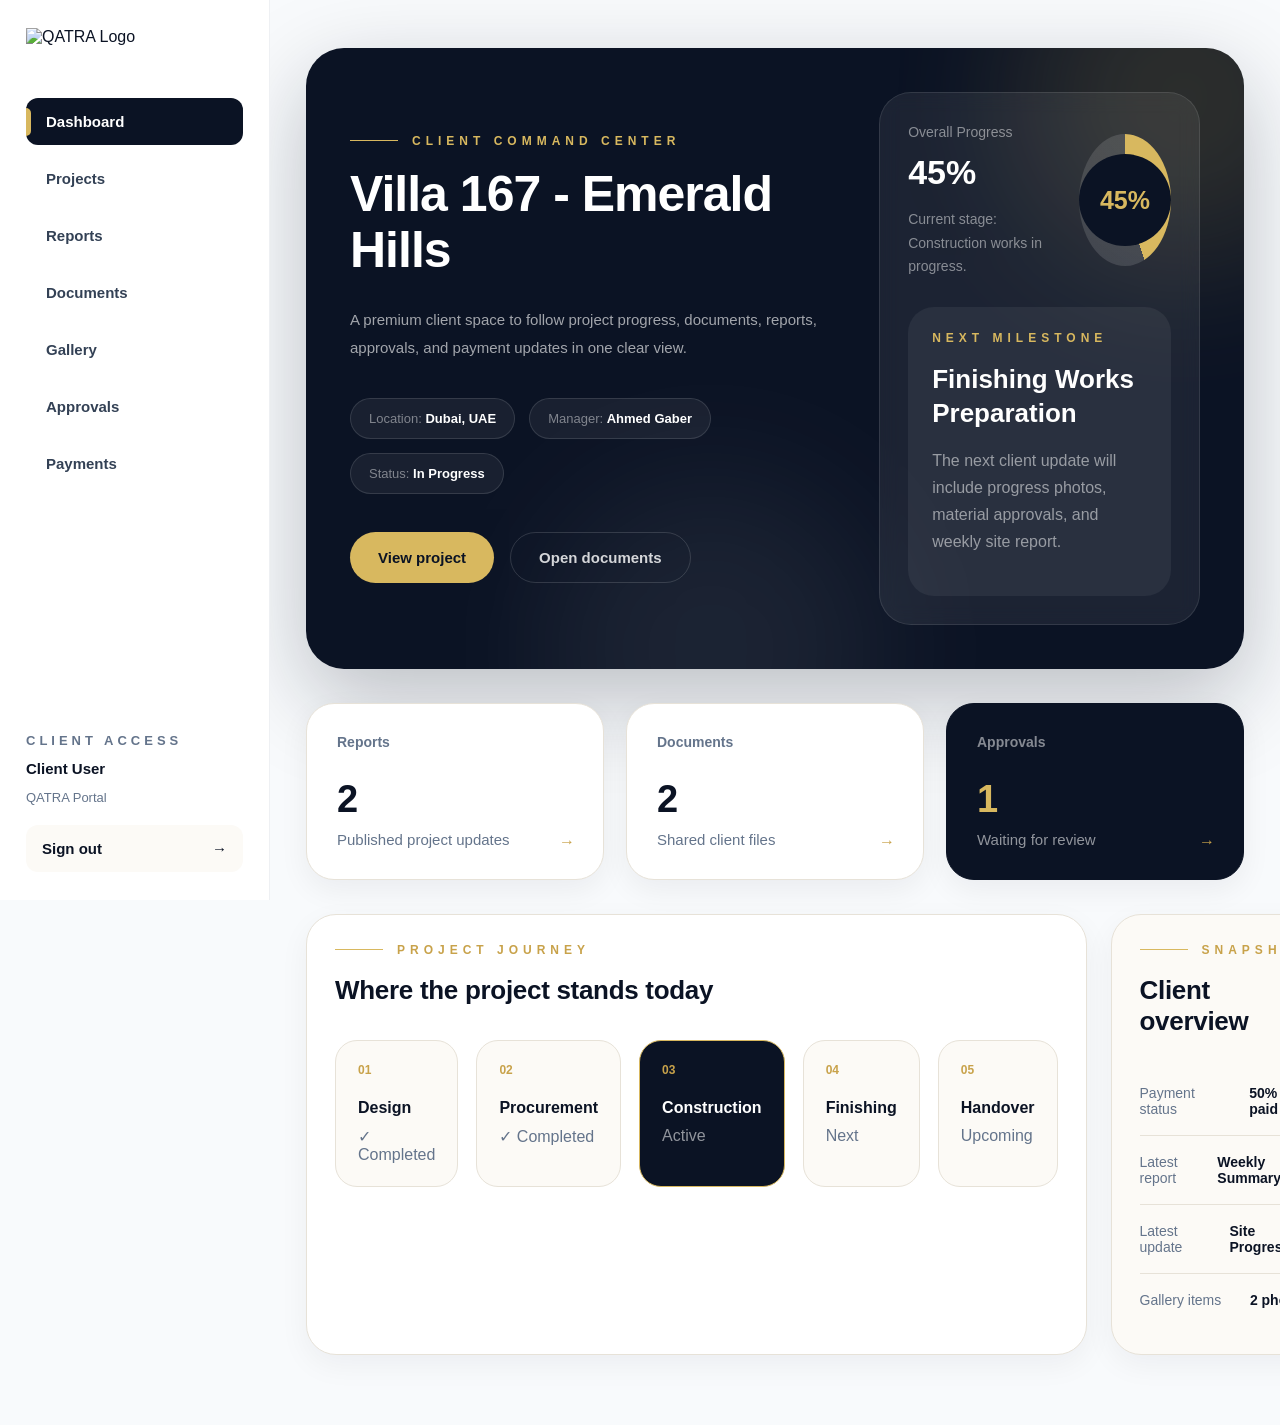
==== index.html @ c667c261 "Add files via upload" ====
<!DOCTYPE html>
<html lang="en">
<head>
  <meta charset="UTF-8" />
  <meta name="viewport" content="width=device-width, initial-scale=1.0" />
  <title>QATRA Client Portal - Dashboard</title>
  <link rel="stylesheet" href="styles.css" />
</head>

<body>
  <aside class="sidebar">
    <div class="logo-box">
      <img src="images/qatra-logo.png" alt="QATRA Logo" />
    </div>

    <nav class="nav-menu">
      <a href="index.html" class="nav-link active">Dashboard</a>
      <a href="projects.html" class="nav-link">Projects</a>
      <a href="reports.html" class="nav-link">Reports</a>
      <a href="documents.html" class="nav-link">Documents</a>
      <a href="gallery.html" class="nav-link">Gallery</a>
      <a href="approvals.html" class="nav-link">Approvals</a>
      <a href="payments.html" class="nav-link">Payments</a>
    </nav>

    <div class="sidebar-bottom">
      <p class="small-label">Client Access</p>
      <h4>Client User</h4>
      <p>QATRA Portal</p>

      <button class="sign-out-btn">
        <span>Sign out</span>
        <span>→</span>
      </button>
    </div>
  </aside>

  <main class="main-content">
    <section class="hero">
      <div class="hero-glow hero-glow-one"></div>
      <div class="hero-glow hero-glow-two"></div>

      <div class="hero-grid">
        <div>
          <div class="section-kicker light">
            <span></span>
            <p>Client Command Center</p>
          </div>

          <h1>Villa 167 - Emerald Hills</h1>

          <p class="hero-text">
            A premium client space to follow project progress, documents,
            reports, approvals, and payment updates in one clear view.
          </p>

          <div class="pill-row">
            <div class="info-pill">
              <span>Location:</span>
              <strong>Dubai, UAE</strong>
            </div>

            <div class="info-pill">
              <span>Manager:</span>
              <strong>Ahmed Gaber</strong>
            </div>

            <div class="info-pill">
              <span>Status:</span>
              <strong>In Progress</strong>
            </div>
          </div>

          <div class="hero-actions">
            <a href="projects.html" class="btn-primary">View project</a>
            <a href="documents.html" class="btn-secondary">Open documents</a>
          </div>
        </div>

        <div class="progress-panel">
          <div class="progress-top">
            <div>
              <p class="muted">Overall Progress</p>
              <h2>45%</h2>
              <p class="muted">Current stage: Construction works in progress.</p>
            </div>

            <div class="circle-progress" style="--progress: 45">
              <div>
                <strong>45%</strong>
              </div>
            </div>
          </div>

          <div class="milestone-card">
            <p class="gold-label">Next Milestone</p>
            <h3>Finishing Works Preparation</h3>
            <p>
              The next client update will include progress photos, material
              approvals, and weekly site report.
            </p>
          </div>
        </div>
      </div>
    </section>

    <section class="summary-grid">
      <a href="reports.html" class="summary-card">
        <p>Reports</p>
        <h2>2</h2>
        <span>Published project updates</span>
        <b>→</b>
      </a>

      <a href="documents.html" class="summary-card">
        <p>Documents</p>
        <h2>2</h2>
        <span>Shared client files</span>
        <b>→</b>
      </a>

      <a href="approvals.html" class="summary-card dark">
        <p>Approvals</p>
        <h2>1</h2>
        <span>Waiting for review</span>
        <b>→</b>
      </a>
    </section>

    <section class="content-grid">
      <div class="white-card large-card">
        <div class="section-kicker">
          <span></span>
          <p>Project Journey</p>
        </div>

        <h2 class="section-title">Where the project stands today</h2>

        <div class="journey-grid">
          <div class="journey-step">
            <p>01</p>
            <h4>Design</h4>
            <span>✓ Completed</span>
          </div>

          <div class="journey-step">
            <p>02</p>
            <h4>Procurement</h4>
            <span>✓ Completed</span>
          </div>

          <div class="journey-step active">
            <p>03</p>
            <h4>Construction</h4>
            <span>Active</span>
          </div>

          <div class="journey-step">
            <p>04</p>
            <h4>Finishing</h4>
            <span>Next</span>
          </div>

          <div class="journey-step">
            <p>05</p>
            <h4>Handover</h4>
            <span>Upcoming</span>
          </div>
        </div>
      </div>

      <div class="white-card beige">
        <div class="section-kicker">
          <span></span>
          <p>Snapshot</p>
        </div>

        <h2 class="section-title">Client overview</h2>

        <div class="snapshot-list">
          <div>
            <span>Payment status</span>
            <strong>50% paid</strong>
          </div>

          <div>
            <span>Latest report</span>
            <strong>Weekly Summary</strong>
          </div>

          <div>
            <span>Latest update</span>
            <strong>Site Progress</strong>
          </div>

          <div>
            <span>Gallery items</span>
            <strong>2 photos</strong>
          </div>
        </div>
      </div>
    </section>
  </main>

  <script src="script.js"></script>
</body>
</html>
---- styles.css ----
:root {
  --navy: #0b1324;
  --gold: #d8b85f;
  --gold-dark: #c8a24a;
  --cream: #f7f4ee;
  --soft: #fcfaf6;
  --border: #e7e2d8;
  --text: #0b1324;
  --muted: #64748b;
  --white: #ffffff;
}

* {
  box-sizing: border-box;
}

body {
  margin: 0;
  background: #f8fafc;
  color: var(--text);
  font-family: Arial, Helvetica, sans-serif;
}

a {
  text-decoration: none;
  color: inherit;
}

.sidebar {
  position: fixed;
  left: 0;
  top: 0;
  width: 270px;
  height: 100vh;
  background: var(--white);
  border-right: 1px solid #eef0f3;
  padding: 28px 26px;
  display: flex;
  flex-direction: column;
  z-index: 10;
}

.logo-box img {
  width: 215px;
  height: auto;
  display: block;
}

.nav-menu {
  margin-top: 52px;
  display: flex;
  flex-direction: column;
  gap: 10px;
}

.nav-link {
  position: relative;
  padding: 15px 20px;
  border-radius: 12px;
  font-size: 15px;
  font-weight: 700;
  color: #334155;
  transition: 0.25s ease;
}

.nav-link:hover {
  background: var(--cream);
  color: var(--navy);
}

.nav-link.active {
  background: var(--navy);
  color: var(--white);
}

.nav-link.active::before {
  content: "";
  position: absolute;
  left: 0;
  top: 50%;
  width: 5px;
  height: 28px;
  transform: translateY(-50%);
  border-radius: 0 10px 10px 0;
  background: var(--gold);
}

.sidebar-bottom {
  margin-top: auto;
}

.small-label {
  margin: 0;
  color: var(--gold-dark);
  text-transform: uppercase;
  letter-spacing: 4px;
  font-size: 11px;
  font-weight: 800;
}

.sidebar-bottom h4 {
  margin: 12px 0 4px;
  font-size: 15px;
}

.sidebar-bottom p {
  color: #64748b;
  font-size: 13px;
}

.sign-out-btn {
  margin-top: 20px;
  width: 100%;
  border: 0;
  border-radius: 12px;
  padding: 15px 16px;
  background: var(--soft);
  color: var(--navy);
  font-size: 15px;
  font-weight: 800;
  display: flex;
  justify-content: space-between;
  cursor: pointer;
}

.main-content {
  margin-left: 270px;
  padding: 48px 36px 70px;
}

.hero {
  position: relative;
  overflow: hidden;
  border-radius: 38px;
  background: var(--navy);
  color: white;
  padding: 44px;
  box-shadow: 0 30px 90px rgba(11, 19, 36, 0.26);
}

.hero-glow {
  position: absolute;
  border-radius: 999px;
  filter: blur(70px);
  opacity: 0.7;
}

.hero-glow-one {
  right: -110px;
  top: -120px;
  width: 340px;
  height: 340px;
  background: rgba(216, 184, 95, 0.23);
}

.hero-glow-two {
  left: 25%;
  bottom: -150px;
  width: 340px;
  height: 340px;
  background: rgba(255, 255, 255, 0.1);
}

.hero-grid {
  position: relative;
  z-index: 1;
  display: grid;
  grid-template-columns: 1.2fr 0.8fr;
  gap: 48px;
  align-items: center;
}

.section-kicker {
  display: flex;
  align-items: center;
  gap: 14px;
  margin-bottom: 18px;
}

.section-kicker span {
  display: block;
  width: 48px;
  height: 1px;
  background: var(--gold);
}

.section-kicker p {
  margin: 0;
  color: var(--gold-dark);
  font-size: 12px;
  font-weight: 800;
  letter-spacing: 5px;
  text-transform: uppercase;
}

.section-kicker.light p {
  color: var(--gold);
}

.hero h1 {
  margin: 0;
  max-width: 760px;
  font-size: 50px;
  line-height: 1.12;
  letter-spacing: -1px;
}

.hero-text {
  margin-top: 28px;
  max-width: 700px;
  color: rgba(255, 255, 255, 0.62);
  font-size: 15px;
  line-height: 1.9;
}

.pill-row {
  margin-top: 35px;
  display: flex;
  flex-wrap: wrap;
  gap: 14px;
}

.info-pill {
  border: 1px solid rgba(255, 255, 255, 0.12);
  background: rgba(255, 255, 255, 0.06);
  border-radius: 999px;
  padding: 12px 18px;
  font-size: 13px;
}

.info-pill span {
  color: rgba(255, 255, 255, 0.45);
}

.info-pill strong {
  color: white;
}

.hero-actions {
  margin-top: 38px;
  display: flex;
  gap: 16px;
}

.btn-primary,
.btn-secondary {
  border-radius: 999px;
  padding: 16px 28px;
  font-size: 15px;
  font-weight: 800;
  display: inline-flex;
  align-items: center;
  justify-content: center;
}

.btn-primary {
  background: var(--gold);
  color: var(--navy);
}

.btn-secondary {
  border: 1px solid rgba(255, 255, 255, 0.14);
  color: rgba(255, 255, 255, 0.82);
}

.progress-panel {
  border: 1px solid rgba(255, 255, 255, 0.1);
  background: rgba(255, 255, 255, 0.07);
  border-radius: 32px;
  padding: 28px;
  backdrop-filter: blur(10px);
}

.progress-top {
  display: flex;
  justify-content: space-between;
  gap: 24px;
  align-items: center;
}

.muted {
  margin: 0;
  color: rgba(255, 255, 255, 0.48);
  font-size: 14px;
  line-height: 1.7;
}

.progress-panel h2 {
  margin: 8px 0 16px;
  font-size: 34px;
}

.circle-progress {
  --value: calc(var(--progress) * 3.6deg);
  width: 132px;
  height: 132px;
  border-radius: 50%;
  display: grid;
  place-items: center;
  background: conic-gradient(var(--gold) var(--value), rgba(255, 255, 255, 0.13) 0deg);
}

.circle-progress div {
  width: 92px;
  height: 92px;
  border-radius: 50%;
  background: var(--navy);
  display: grid;
  place-items: center;
}

.circle-progress strong {
  color: var(--gold);
  font-size: 25px;
}

.milestone-card {
  margin-top: 28px;
  border-radius: 26px;
  background: rgba(255, 255, 255, 0.06);
  padding: 24px;
}

.gold-label {
  margin: 0;
  color: var(--gold);
  font-size: 12px;
  letter-spacing: 5px;
  font-weight: 800;
  text-transform: uppercase;
}

.milestone-card h3 {
  margin: 16px 0 10px;
  font-size: 22px;
}

.milestone-card p:last-child {
  color: rgba(255, 255, 255, 0.52);
  line-height: 1.7;
}

.summary-grid {
  margin-top: 34px;
  display: grid;
  grid-template-columns: repeat(3, 1fr);
  gap: 22px;
}

.summary-card {
  position: relative;
  border: 1px solid var(--border);
  background: var(--white);
  border-radius: 28px;
  padding: 30px;
  box-shadow: 0 10px 30px rgba(15, 23, 42, 0.06);
  min-height: 160px;
  transition: 0.25s ease;
}

.summary-card:hover {
  transform: translateY(-5px);
  border-color: rgba(216, 184, 95, 0.75);
}

.summary-card.dark {
  background: var(--navy);
  color: white;
  border-color: var(--navy);
}

.summary-card p {
  margin: 0;
  color: #64748b;
  font-size: 14px;
  font-weight: 700;
}

.summary-card.dark p {
  color: rgba(255, 255, 255, 0.5);
}

.summary-card h2 {
  margin: 28px 0 10px;
  font-size: 38px;
}

.summary-card.dark h2 {
  color: var(--gold);
}

.summary-card span {
  color: #64748b;
  font-size: 15px;
}

.summary-card.dark span {
  color: rgba(255, 255, 255, 0.55);
}

.summary-card b {
  position: absolute;
  right: 28px;
  bottom: 28px;
  color: var(--gold-dark);
}

.content-grid {
  margin-top: 34px;
  display: grid;
  grid-template-columns: 1.3fr 0.7fr;
  gap: 24px;
}

.white-card {
  background: white;
  border: 1px solid var(--border);
  border-radius: 30px;
  padding: 28px;
  box-shadow: 0 10px 30px rgba(15, 23, 42, 0.05);
}

.beige {
  background: var(--soft);
}

.section-title {
  margin: 0;
  font-size: 26px;
  letter-spacing: -0.3px;
}

.journey-grid {
  margin-top: 34px;
  display: grid;
  grid-template-columns: repeat(5, 1fr);
  gap: 18px;
}

.journey-step {
  border: 1px solid var(--border);
  background: var(--soft);
  border-radius: 22px;
  padding: 22px;
}

.journey-step.active {
  background: var(--navy);
  border-color: var(--gold);
  color: white;
}

.journey-step p {
  margin: 0;
  color: var(--gold-dark);
  font-size: 12px;
  font-weight: 800;
}

.journey-step h4 {
  margin: 22px 0 10px;
  font-size: 16px;
}

.journey-step span {
  color: #64748b;
}

.journey-step.active span {
  color: rgba(255, 255, 255, 0.55);
}

.snapshot-list {
  margin-top: 30px;
}

.snapshot-list div {
  display: flex;
  justify-content: space-between;
  gap: 16px;
  padding: 18px 0;
  border-bottom: 1px solid var(--border);
}

.snapshot-list div:last-child {
  border-bottom: 0;
}

.snapshot-list span {
  color: #64748b;
  font-size: 14px;
}

.snapshot-list strong {
  color: var(--navy);
  font-size: 14px;
}

@media (max-width: 1200px) {
  .hero-grid,
  .content-grid {
    grid-template-columns: 1fr;
  }

  .journey-grid {
    grid-template-columns: repeat(2, 1fr);
  }

  .summary-grid {
    grid-template-columns: 1fr;
  }
}

@media (max-width: 800px) {
  .sidebar {
    position: static;
    width: 100%;
    height: auto;
  }

  .main-content {
    margin-left: 0;
    padding: 24px;
  }

  .hero {
    padding: 28px;
  }

  .hero h1 {
    font-size: 34px;
  }

  .progress-top {
    flex-direction: column;
    align-items: flex-start;
  }

  .journey-grid {
    grid-template-columns: 1fr;
  }
}
.compact-hero {
  padding: 42px;
}

.panel-text {
  color: rgba(255, 255, 255, 0.58);
  line-height: 1.8;
  font-size: 15px;
}

.progress-panel h3 {
  margin: 18px 0 12px;
  font-size: 26px;
  line-height: 1.3;
}

.page-toolbar {
  margin-top: 34px;
  display: flex;
  justify-content: space-between;
  gap: 24px;
  align-items: center;
  background: white;
  border: 1px solid var(--border);
  border-radius: 28px;
  padding: 26px 28px;
  box-shadow: 0 10px 30px rgba(15, 23, 42, 0.05);
}

.page-toolbar h2 {
  margin: 0;
  font-size: 28px;
}

.page-toolbar p {
  margin: 8px 0 0;
  color: var(--muted);
  font-size: 14px;
}

.toolbar-actions {
  display: flex;
  gap: 12px;
}

.toolbar-actions input,
.toolbar-actions select {
  height: 48px;
  border: 1px solid var(--border);
  border-radius: 999px;
  padding: 0 18px;
  background: var(--soft);
  color: var(--navy);
  font-weight: 700;
  outline: none;
}

.toolbar-actions input {
  min-width: 240px;
}

.projects-grid {
  margin-top: 26px;
  display: grid;
  grid-template-columns: repeat(2, 1fr);
  gap: 24px;
}

.project-card {
  overflow: hidden;
  border-radius: 32px;
  background: white;
  border: 1px solid var(--border);
  box-shadow: 0 15px 40px rgba(15, 23, 42, 0.07);
  transition: 0.25s ease;
}

.project-card:hover {
  transform: translateY(-6px);
  border-color: rgba(216, 184, 95, 0.75);
}

.project-card-top {
  background: var(--navy);
  color: white;
  padding: 30px;
  display: flex;
  justify-content: space-between;
  gap: 24px;
  align-items: flex-start;
}

.project-card-top h3 {
  margin: 14px 0 10px;
  font-size: 25px;
  line-height: 1.3;
}

.project-card-top span {
  color: rgba(255, 255, 255, 0.55);
  font-size: 14px;
}

.mini-progress {
  --value: calc(var(--progress) * 3.6deg);
  width: 92px;
  height: 92px;
  border-radius: 50%;
  flex: 0 0 auto;
  display: grid;
  place-items: center;
  background: conic-gradient(var(--gold) var(--value), rgba(255, 255, 255, 0.13) 0deg);
}

.mini-progress strong {
  width: 66px;
  height: 66px;
  border-radius: 50%;
  background: var(--navy);
  display: grid;
  place-items: center;
  color: var(--gold);
  font-size: 18px;
}

.project-card-body {
  padding: 28px;
}

.project-info-grid {
  display: grid;
  grid-template-columns: repeat(2, 1fr);
  gap: 22px;
}

.project-info-grid div {
  border-bottom: 1px solid var(--border);
  padding-bottom: 16px;
}

.project-info-grid span {
  display: block;
  color: var(--muted);
  font-size: 13px;
  margin-bottom: 7px;
}

.project-info-grid strong {
  font-size: 14px;
  color: var(--navy);
}

.progress-line {
  margin-top: 28px;
  height: 10px;
  border-radius: 999px;
  overflow: hidden;
  background: var(--cream);
}

.progress-line div {
  height: 100%;
  border-radius: 999px;
  background: linear-gradient(90deg, var(--gold), var(--gold-dark));
}

.project-link {
  margin-top: 26px;
  height: 54px;
  border-radius: 999px;
  background: var(--soft);
  color: var(--navy);
  font-weight: 800;
  display: flex;
  justify-content: space-between;
  align-items: center;
  padding: 0 22px;
  transition: 0.25s ease;
}

.project-link:hover {
  background: var(--navy);
  color: white;
}

.project-link span {
  color: var(--gold-dark);
}

@media (max-width: 1000px) {
  .page-toolbar {
    flex-direction: column;
    align-items: flex-start;
  }

  .toolbar-actions {
    width: 100%;
    flex-direction: column;
  }

  .toolbar-actions input,
  .toolbar-actions select {
    width: 100%;
  }

  .projects-grid {
    grid-template-columns: 1fr;
  }
}
.back-link {
  display: inline-flex;
  align-items: center;
  margin-bottom: 22px;
  color: var(--navy);
  font-size: 14px;
  font-weight: 800;
}

.detail-stats-grid {
  margin-top: 34px;
  display: grid;
  grid-template-columns: repeat(4, 1fr);
  gap: 18px;
}

.detail-stat-card {
  background: white;
  border: 1px solid var(--border);
  border-radius: 24px;
  padding: 24px;
  box-shadow: 0 10px 30px rgba(15, 23, 42, 0.05);
}

.detail-stat-card.dark {
  background: var(--navy);
  border-color: var(--navy);
  color: white;
}

.detail-stat-card span {
  display: block;
  color: var(--muted);
  font-size: 13px;
  margin-bottom: 12px;
}

.detail-stat-card.dark span {
  color: rgba(255, 255, 255, 0.55);
}

.detail-stat-card strong {
  font-size: 18px;
  color: var(--navy);
}

.detail-stat-card.dark strong {
  color: var(--gold);
}

.quick-access-grid {
  margin-top: 34px;
  display: grid;
  grid-template-columns: repeat(4, 1fr);
  gap: 22px;
}

.quick-access-card {
  min-height: 210px;
  border-radius: 28px;
  background: white;
  border: 1px solid var(--border);
  padding: 28px;
  box-shadow: 0 10px 30px rgba(15, 23, 42, 0.05);
  transition: 0.25s ease;
}

.quick-access-card:hover {
  transform: translateY(-6px);
  border-color: rgba(216, 184, 95, 0.75);
}

.quick-access-card.dark {
  background: var(--navy);
  color: white;
  border-color: var(--navy);
}

.quick-access-card p {
  margin: 0 0 36px;
  color: var(--gold-dark);
  font-size: 12px;
  font-weight: 800;
  letter-spacing: 4px;
  text-transform: uppercase;
}

.quick-access-card h3 {
  margin: 0 0 14px;
  font-size: 22px;
}

.quick-access-card span {
  color: var(--muted);
  line-height: 1.7;
  font-size: 14px;
}

.quick-access-card.dark span {
  color: rgba(255, 255, 255, 0.58);
}

@media (max-width: 1200px) {
  .detail-stats-grid,
  .quick-access-grid {
    grid-template-columns: repeat(2, 1fr);
  }
}

@media (max-width: 700px) {
  .detail-stats-grid,
  .quick-access-grid {
    grid-template-columns: 1fr;
  }
}
.panel-button {
  margin-top: 24px;
  height: 52px;
  border-radius: 999px;
  background: var(--gold);
  color: var(--navy);
  font-weight: 800;
  display: inline-flex;
  align-items: center;
  justify-content: center;
  padding: 0 24px;
}

.reports-grid {
  margin-top: 26px;
  display: grid;
  grid-template-columns: repeat(2, 1fr);
  gap: 24px;
}

.report-card {
  background: white;
  border: 1px solid var(--border);
  border-radius: 30px;
  padding: 30px;
  box-shadow: 0 15px 40px rgba(15, 23, 42, 0.06);
  transition: 0.25s ease;
}

.report-card:hover {
  transform: translateY(-6px);
  border-color: rgba(216, 184, 95, 0.75);
}

.report-card.featured {
  background: var(--navy);
  color: white;
  border-color: var(--navy);
}

.report-card.draft {
  opacity: 0.72;
}

.report-card-top {
  display: flex;
  justify-content: space-between;
  gap: 18px;
  align-items: center;
}

.status-badge {
  border-radius: 999px;
  padding: 9px 14px;
  background: rgba(216, 184, 95, 0.16);
  color: var(--gold-dark);
  font-size: 12px;
  font-weight: 800;
}

.report-card.featured .status-badge {
  background: rgba(216, 184, 95, 0.18);
  color: var(--gold);
}

.muted-badge {
  background: #eef2f7;
  color: #64748b;
}

.report-card h3 {
  margin: 28px 0 14px;
  font-size: 25px;
  line-height: 1.3;
}

.report-card p {
  margin: 0;
  color: var(--muted);
  line-height: 1.8;
  font-size: 15px;
}

.report-card.featured p {
  color: rgba(255, 255, 255, 0.56);
}

.report-meta {
  margin-top: 28px;
  display: grid;
  grid-template-columns: repeat(2, 1fr);
  gap: 20px;
}

.report-meta div {
  border-top: 1px solid var(--border);
  padding-top: 18px;
}

.report-card.featured .report-meta div {
  border-top-color: rgba(255, 255, 255, 0.12);
}

.report-meta span {
  display: block;
  color: var(--muted);
  font-size: 13px;
  margin-bottom: 8px;
}

.report-card.featured .report-meta span {
  color: rgba(255, 255, 255, 0.42);
}

.report-meta strong {
  color: var(--navy);
  font-size: 14px;
}

.report-card.featured .report-meta strong {
  color: white;
}

.report-link {
  margin-top: 26px;
  height: 54px;
  border-radius: 999px;
  background: var(--soft);
  color: var(--navy);
  font-weight: 800;
  display: flex;
  justify-content: space-between;
  align-items: center;
  padding: 0 22px;
  transition: 0.25s ease;
}

.report-card.featured .report-link {
  background: rgba(255, 255, 255, 0.08);
  color: white;
}

.report-link:hover {
  background: var(--gold);
  color: var(--navy);
}

.report-link.disabled {
  cursor: not-allowed;
  color: #94a3b8;
}

@media (max-width: 1000px) {
  .reports-grid {
    grid-template-columns: 1fr;
  }

  .report-meta {
    grid-template-columns: 1fr;
  }
}
.documents-grid {
  margin-top: 26px;
  display: grid;
  grid-template-columns: repeat(2, 1fr);
  gap: 24px;
}

.document-card {
  position: relative;
  overflow: hidden;
  background: white;
  border: 1px solid var(--border);
  border-radius: 30px;
  padding: 30px;
  display: grid;
  grid-template-columns: 82px 1fr;
  gap: 24px;
  box-shadow: 0 15px 40px rgba(15, 23, 42, 0.06);
  transition: 0.25s ease;
}

.document-card:hover {
  transform: translateY(-6px);
  border-color: rgba(216, 184, 95, 0.75);
}

.featured-document {
  background: var(--navy);
  color: white;
  border-color: var(--navy);
}

.document-icon {
  width: 82px;
  height: 82px;
  border-radius: 24px;
  background: var(--soft);
  color: var(--gold-dark);
  display: grid;
  place-items: center;
  font-size: 16px;
  font-weight: 900;
  letter-spacing: 1px;
}

.featured-document .document-icon {
  background: rgba(255, 255, 255, 0.08);
  color: var(--gold);
}

.document-top {
  display: flex;
  justify-content: space-between;
  gap: 18px;
  align-items: center;
}

.document-content h3 {
  margin: 26px 0 14px;
  font-size: 24px;
  line-height: 1.3;
}

.document-content p {
  margin: 0;
  color: var(--muted);
  line-height: 1.8;
  font-size: 15px;
}

.featured-document .document-content p {
  color: rgba(255, 255, 255, 0.56);
}

.document-meta {
  margin-top: 26px;
  display: grid;
  grid-template-columns: repeat(2, 1fr);
  gap: 20px;
}

.document-meta div {
  border-top: 1px solid var(--border);
  padding-top: 16px;
}

.featured-document .document-meta div {
  border-top-color: rgba(255, 255, 255, 0.12);
}

.document-meta span {
  display: block;
  color: var(--muted);
  font-size: 13px;
  margin-bottom: 8px;
}

.featured-document .document-meta span {
  color: rgba(255, 255, 255, 0.42);
}

.document-meta strong {
  color: var(--navy);
  font-size: 14px;
}

.featured-document .document-meta strong {
  color: white;
}

.document-link {
  margin-top: 26px;
  height: 54px;
  border-radius: 999px;
  background: var(--soft);
  color: var(--navy);
  font-weight: 800;
  display: flex;
  justify-content: space-between;
  align-items: center;
  padding: 0 22px;
  transition: 0.25s ease;
}

.featured-document .document-link {
  background: rgba(255, 255, 255, 0.08);
  color: white;
}

.document-link:hover {
  background: var(--gold);
  color: var(--navy);
}

@media (max-width: 1100px) {
  .documents-grid {
    grid-template-columns: 1fr;
  }
}

@media (max-width: 700px) {
  .document-card {
    grid-template-columns: 1fr;
  }

  .document-meta {
    grid-template-columns: 1fr;
  }

  .document-top {
    flex-direction: column;
    align-items: flex-start;
  }
}
.featured-photo-panel {
  border: 1px solid rgba(255, 255, 255, 0.1);
  background: rgba(255, 255, 255, 0.07);
  border-radius: 32px;
  padding: 20px;
  backdrop-filter: blur(10px);
}

.photo-placeholder {
  position: relative;
  overflow: hidden;
  border-radius: 26px;
  background:
    linear-gradient(135deg, rgba(216, 184, 95, 0.28), rgba(11, 19, 36, 0.86)),
    linear-gradient(45deg, #1e293b, #0b1324);
  display: flex;
  align-items: flex-end;
  padding: 22px;
  min-height: 240px;
}

.photo-placeholder::before {
  content: "";
  position: absolute;
  inset: 18px;
  border: 1px solid rgba(255, 255, 255, 0.16);
  border-radius: 22px;
}

.photo-placeholder::after {
  content: "";
  position: absolute;
  right: -80px;
  top: -80px;
  width: 190px;
  height: 190px;
  border-radius: 999px;
  background: rgba(216, 184, 95, 0.28);
  filter: blur(35px);
}

.photo-placeholder span {
  position: relative;
  z-index: 1;
  color: white;
  font-size: 18px;
  font-weight: 900;
}

.large-photo {
  min-height: 300px;
}

.featured-photo-info {
  padding: 22px 8px 8px;
}

.featured-photo-info h3 {
  margin: 14px 0 10px;
  color: white;
  font-size: 24px;
}

.featured-photo-info p:last-child {
  margin: 0;
  color: rgba(255, 255, 255, 0.55);
  line-height: 1.7;
}

.gallery-grid {
  margin-top: 26px;
  display: grid;
  grid-template-columns: repeat(2, 1fr);
  gap: 24px;
}

.gallery-card {
  overflow: hidden;
  background: white;
  border: 1px solid var(--border);
  border-radius: 30px;
  box-shadow: 0 15px 40px rgba(15, 23, 42, 0.06);
  transition: 0.25s ease;
}

.gallery-card:hover {
  transform: translateY(-6px);
  border-color: rgba(216, 184, 95, 0.75);
}

.featured-gallery-card {
  background: var(--navy);
  color: white;
  border-color: var(--navy);
}

.gallery-photo {
  border-radius: 0;
  min-height: 280px;
}

.gallery-card-content {
  padding: 28px;
}

.gallery-top {
  display: flex;
  justify-content: space-between;
  gap: 18px;
  align-items: center;
}

.gallery-card h3 {
  margin: 26px 0 14px;
  font-size: 24px;
  line-height: 1.3;
}

.gallery-card-content p {
  margin: 0;
  color: var(--muted);
  line-height: 1.8;
  font-size: 15px;
}

.featured-gallery-card .gallery-card-content p {
  color: rgba(255, 255, 255, 0.56);
}

.gallery-meta {
  margin-top: 26px;
  display: grid;
  grid-template-columns: repeat(2, 1fr);
  gap: 20px;
}

.gallery-meta div {
  border-top: 1px solid var(--border);
  padding-top: 16px;
}

.featured-gallery-card .gallery-meta div {
  border-top-color: rgba(255, 255, 255, 0.12);
}

.gallery-meta span {
  display: block;
  color: var(--muted);
  font-size: 13px;
  margin-bottom: 8px;
}

.featured-gallery-card .gallery-meta span {
  color: rgba(255, 255, 255, 0.42);
}

.gallery-meta strong {
  color: var(--navy);
  font-size: 14px;
}

.featured-gallery-card .gallery-meta strong {
  color: white;
}

@media (max-width: 1000px) {
  .gallery-grid {
    grid-template-columns: 1fr;
  }

  .gallery-meta {
    grid-template-columns: 1fr;
  }
}

@media (max-width: 700px) {
  .gallery-top {
    flex-direction: column;
    align-items: flex-start;
  }
}
.approvals-grid {
  margin-top: 26px;
  display: grid;
  grid-template-columns: repeat(2, 1fr);
  gap: 24px;
}

.approval-card {
  background: white;
  border: 1px solid var(--border);
  border-radius: 30px;
  padding: 30px;
  box-shadow: 0 15px 40px rgba(15, 23, 42, 0.06);
  transition: 0.25s ease;
}

.approval-card:hover {
  transform: translateY(-6px);
  border-color: rgba(216, 184, 95, 0.75);
}

.featured-approval {
  background: var(--navy);
  color: white;
  border-color: var(--navy);
}

.approval-card-top {
  display: flex;
  justify-content: space-between;
  gap: 22px;
  align-items: flex-start;
}

.approval-card h3 {
  margin: 18px 0 0;
  font-size: 25px;
  line-height: 1.3;
}

.approval-status {
  flex: 0 0 auto;
  border-radius: 999px;
  padding: 10px 15px;
  font-size: 12px;
  font-weight: 900;
}

.approval-status.pending {
  background: rgba(216, 184, 95, 0.18);
  color: var(--gold-dark);
}

.featured-approval .approval-status.pending {
  color: var(--gold);
}

.approval-status.approved {
  background: #ecfdf5;
  color: #047857;
}

.approval-description {
  margin: 26px 0 0;
  color: var(--muted);
  line-height: 1.8;
  font-size: 15px;
}

.featured-approval .approval-description {
  color: rgba(255, 255, 255, 0.56);
}

.approval-info-grid {
  margin-top: 28px;
  display: grid;
  grid-template-columns: repeat(2, 1fr);
  gap: 20px;
}

.approval-info-grid div {
  border-top: 1px solid var(--border);
  padding-top: 16px;
}

.featured-approval .approval-info-grid div {
  border-top-color: rgba(255, 255, 255, 0.12);
}

.approval-info-grid span {
  display: block;
  color: var(--muted);
  font-size: 13px;
  margin-bottom: 8px;
}

.featured-approval .approval-info-grid span {
  color: rgba(255, 255, 255, 0.42);
}

.approval-info-grid strong {
  color: var(--navy);
  font-size: 14px;
}

.featured-approval .approval-info-grid strong {
  color: white;
}

.approval-comment-box {
  margin-top: 28px;
}

.approval-comment-box label {
  display: block;
  margin-bottom: 10px;
  color: var(--muted);
  font-size: 13px;
  font-weight: 800;
}

.featured-approval .approval-comment-box label {
  color: rgba(255, 255, 255, 0.55);
}

.approval-comment-box textarea {
  width: 100%;
  min-height: 110px;
  resize: vertical;
  border: 1px solid var(--border);
  border-radius: 22px;
  padding: 16px;
  outline: none;
  background: var(--soft);
  color: var(--navy);
  font-family: Arial, Helvetica, sans-serif;
  font-size: 14px;
}

.featured-approval .approval-comment-box textarea {
  background: rgba(255, 255, 255, 0.07);
  border-color: rgba(255, 255, 255, 0.12);
  color: white;
}

.approval-actions {
  margin-top: 22px;
  display: flex;
  gap: 12px;
}

.approval-action-btn {
  flex: 1;
  height: 52px;
  border: 0;
  border-radius: 999px;
  font-size: 15px;
  font-weight: 900;
  cursor: pointer;
  transition: 0.25s ease;
}

.approve-btn {
  background: var(--gold);
  color: var(--navy);
}

.reject-btn {
  background: var(--soft);
  color: var(--navy);
}

.featured-approval .reject-btn {
  background: rgba(255, 255, 255, 0.08);
  color: white;
}

.approval-action-btn:hover {
  transform: translateY(-2px);
}

.approved-card {
  opacity: 0.92;
}

.approval-history {
  margin-top: 28px;
  border-radius: 22px;
  background: var(--soft);
  padding: 20px;
}

.approval-history span {
  display: block;
  color: var(--muted);
  font-size: 13px;
  margin-bottom: 8px;
}

.approval-history strong {
  font-size: 14px;
  color: var(--navy);
}

@media (max-width: 1000px) {
  .approvals-grid {
    grid-template-columns: 1fr;
  }

  .approval-info-grid {
    grid-template-columns: 1fr;
  }
}

@media (max-width: 700px) {
  .approval-card-top {
    flex-direction: column;
  }

  .approval-actions {
    flex-direction: column;
  }
}
.qatra-login-body {
  margin: 0;
  background: #0b1324;
  font-family: Arial, Helvetica, sans-serif;
}

.qatra-login-page {
  min-height: 100vh;
  display: grid;
  grid-template-columns: 1.15fr 0.85fr;
}

/* LEFT SIDE */
.qatra-login-left {
  position: relative;
  overflow: hidden;
  padding: 54px;
  background:
    radial-gradient(circle at 76% 18%, rgba(216, 184, 95, 0.18), transparent 28%),
    radial-gradient(circle at 22% 88%, rgba(255, 255, 255, 0.08), transparent 34%),
    linear-gradient(135deg, #0b1324 0%, #101a2d 55%, #1b2432 100%);
  color: white;
  display: flex;
  flex-direction: column;
}

.left-border {
  position: absolute;
  inset: 32px;
  border: 1px solid rgba(255, 255, 255, 0.08);
  border-radius: 42px;
  pointer-events: none;
}

/* ORIGINAL LOGO HOLDER */
.qatra-logo-holder {
  position: relative;
  z-index: 4;
  width: 270px;
  padding: 14px 18px;
  border-radius: 24px;
  background: rgba(11, 19, 36, 0.35);
  border: 1px solid rgba(216, 184, 95, 0.22);
  backdrop-filter: blur(12px);
  -webkit-backdrop-filter: blur(12px);
  box-shadow: 0 18px 45px rgba(0, 0, 0, 0.28);
}

.qatra-logo-holder img {
  width: 100%;
  display: block;
  object-fit: contain;
}

/* CODE-DRAWN BUILDING */
.building-art {
  position: absolute;
  right: 40px;
  bottom: 35px;
  width: 620px;
  height: 520px;
  z-index: 1;
  opacity: 0.96;
}

.building {
  position: absolute;
  bottom: 72px;
  border: 1px solid rgba(216, 184, 95, 0.42);
  background:
    linear-gradient(180deg, rgba(255, 255, 255, 0.08), rgba(255, 255, 255, 0.02)),
    rgba(255, 255, 255, 0.03);
  box-shadow:
    inset 0 0 40px rgba(216, 184, 95, 0.05),
    0 30px 70px rgba(0, 0, 0, 0.35);
}

.building-main {
  right: 130px;
  width: 170px;
  height: 340px;
  border-radius: 16px 16px 0 0;
}

.building-side {
  right: 310px;
  width: 135px;
  height: 260px;
  border-radius: 14px 14px 0 0;
}

.building-small {
  right: 40px;
  width: 105px;
  height: 210px;
  border-radius: 12px 12px 0 0;
}

.building span {
  position: absolute;
  width: 28px;
  height: 34px;
  border-radius: 6px;
  background: rgba(255, 255, 255, 0.12);
  border: 1px solid rgba(255, 255, 255, 0.08);
}

.building span:nth-child(1) {
  left: 28px;
  top: 42px;
  background: rgba(216, 184, 95, 0.68);
}

.building span:nth-child(2) {
  right: 28px;
  top: 42px;
}

.building span:nth-child(3) {
  left: 28px;
  top: 110px;
}

.building span:nth-child(4) {
  right: 28px;
  top: 110px;
  background: rgba(216, 184, 95, 0.58);
}

.building span:nth-child(5) {
  left: 28px;
  top: 178px;
}

.building span:nth-child(6) {
  right: 28px;
  top: 178px;
}

.building-main::after {
  content: "";
  position: absolute;
  left: 62px;
  bottom: 0;
  width: 48px;
  height: 82px;
  border-radius: 8px 8px 0 0;
  background: rgba(216, 184, 95, 0.22);
  border: 1px solid rgba(216, 184, 95, 0.42);
}

.roof-line {
  position: absolute;
  right: 112px;
  bottom: 412px;
  width: 210px;
  height: 150px;
  border-top: 2px solid rgba(216, 184, 95, 0.65);
  border-right: 2px solid rgba(216, 184, 95, 0.65);
  transform: skewY(-22deg);
  opacity: 0.9;
}

.gold-line {
  position: absolute;
  height: 1px;
  background: linear-gradient(90deg, transparent, rgba(216, 184, 95, 0.75), transparent);
  transform-origin: right center;
}

.line-one {
  right: 40px;
  bottom: 430px;
  width: 520px;
  transform: rotate(-34deg);
}

.line-two {
  right: 10px;
  bottom: 360px;
  width: 430px;
  transform: rotate(-24deg);
  opacity: 0.65;
}

.line-three {
  right: 150px;
  bottom: 490px;
  width: 360px;
  transform: rotate(90deg);
  opacity: 0.28;
}

.ground-line {
  position: absolute;
  right: 0;
  bottom: 70px;
  width: 570px;
  height: 2px;
  background: linear-gradient(90deg, transparent, rgba(216, 184, 95, 0.7), transparent);
}

/* TEXT LEFT */
.qatra-login-copy {
  position: relative;
  z-index: 3;
  margin-top: auto;
  max-width: 610px;
}

.login-kicker {
  margin: 0 0 22px;
  color: rgba(255, 255, 255, 0.72);
  text-transform: uppercase;
  letter-spacing: 8px;
  font-size: 13px;
  font-weight: 900;
}

.qatra-login-copy h1 {
  margin: 0;
  font-size: 58px;
  line-height: 1.08;
  letter-spacing: -1.3px;
  color: white;
}

.qatra-login-copy > p:not(.login-kicker) {
  margin: 26px 0 0;
  max-width: 570px;
  color: rgba(255, 255, 255, 0.66);
  font-size: 16px;
  line-height: 1.9;
}

.login-tags {
  margin-top: 32px;
  display: flex;
  flex-wrap: wrap;
  gap: 14px;
}

.login-tags span {
  border-radius: 999px;
  padding: 13px 18px;
  background: rgba(255, 255, 255, 0.07);
  border: 1px solid rgba(255, 255, 255, 0.12);
  color: rgba(255, 255, 255, 0.86);
  font-size: 14px;
  font-weight: 900;
}

/* RIGHT SIDE */
.qatra-login-right {
  display: grid;
  place-items: center;
  padding: 48px;
  background:
    radial-gradient(circle at 50% 40%, rgba(216, 184, 95, 0.1), transparent 34%),
    #fcfaf6;
}

.qatra-login-card {
  width: 100%;
  max-width: 500px;
  background: white;
  border: 1px solid #e7e2d8;
  border-radius: 34px;
  padding: 44px;
  box-shadow: 0 34px 90px rgba(15, 23, 42, 0.13);
}

.form-kicker {
  display: flex;
  align-items: center;
  gap: 14px;
  margin-bottom: 22px;
}

.form-kicker span {
  width: 48px;
  height: 1px;
  background: #d8b85f;
}

.form-kicker p {
  margin: 0;
  color: #c8a24a;
  font-size: 12px;
  font-weight: 900;
  text-transform: uppercase;
  letter-spacing: 5px;
}

.qatra-login-card h2 {
  margin: 0;
  color: #0b1324;
  font-size: 38px;
  letter-spacing: -0.5px;
}

.form-subtitle {
  margin: 14px 0 34px;
  color: #64748b;
  line-height: 1.7;
}

.qatra-login-card label {
  display: block;
  margin: 18px 0 10px;
  color: #0b1324;
  font-size: 13px;
  font-weight: 900;
}

.qatra-login-card input[type="email"],
.qatra-login-card input[type="password"] {
  width: 100%;
  height: 58px;
  border: 1px solid #e7e2d8;
  border-radius: 18px;
  background: #fcfaf6;
  padding: 0 18px;
  outline: none;
  color: #0b1324;
  font-size: 15px;
  font-weight: 700;
}

.qatra-login-card input:focus {
  border-color: #d8b85f;
  box-shadow: 0 0 0 4px rgba(216, 184, 95, 0.12);
}

.form-options {
  margin-top: 20px;
  display: flex;
  justify-content: space-between;
  gap: 18px;
  align-items: center;
}

.remember {
  margin: 0 !important;
  display: flex !important;
  align-items: center;
  gap: 9px;
  color: #64748b !important;
  font-size: 13px !important;
  font-weight: 800 !important;
}

.form-options a {
  color: #c8a24a;
  font-size: 13px;
  font-weight: 900;
}

.qatra-login-card button {
  margin-top: 30px;
  width: 100%;
  height: 60px;
  border: 0;
  border-radius: 999px;
  background: #0b1324;
  color: white;
  font-size: 16px;
  font-weight: 900;
  cursor: pointer;
  transition: 0.25s ease;
}

.qatra-login-card button:hover {
  background: #d8b85f;
  color: #0b1324;
  transform: translateY(-2px);
}

.demo-note {
  margin: 18px 0 0;
  color: #64748b;
  font-size: 13px;
  text-align: center;
}

/* RESPONSIVE */
@media (max-width: 1100px) {
  .qatra-login-page {
    grid-template-columns: 1fr;
  }

  .qatra-login-left {
    min-height: 780px;
  }

  .qatra-login-copy h1 {
    font-size: 44px;
  }
}

@media (max-width: 650px) {
  .qatra-login-left,
  .qatra-login-right {
    padding: 26px;
  }

  .left-border {
    inset: 18px;
    border-radius: 28px;
  }

  .qatra-logo-holder {
    width: 230px;
  }

  .building-art {
    width: 430px;
    height: 390px;
    right: -40px;
    bottom: 40px;
    opacity: 0.58;
  }

  .qatra-login-copy h1 {
    font-size: 34px;
  }

  .qatra-login-card {
    padding: 28px;
  }

  .form-options {
    flex-direction: column;
    align-items: flex-start;
  }
}
.building-art {
  right: 10px;
  bottom: 45px;
  width: 600px;
  height: 500px;
  opacity: 0.78;
}

.gold-line {
  opacity: 0.45;
}

.line-one {
  opacity: 0.35;
}

.line-two {
  opacity: 0.28;
}

.line-three {
  opacity: 0.18;
}

.qatra-login-copy {
  max-width: 620px;
}

.qatra-login-copy h1 {
  text-shadow: 0 14px 40px rgba(0, 0, 0, 0.35);
}

.qatra-logo-holder {
  background: rgba(11, 19, 36, 0.55);
  border: 1px solid rgba(216, 184, 95, 0.28);
}
.payment-summary-grid {
  margin-top: 34px;
  display: grid;
  grid-template-columns: repeat(4, 1fr);
  gap: 18px;
}

.payment-summary-card {
  background: white;
  border: 1px solid var(--border);
  border-radius: 24px;
  padding: 24px;
  box-shadow: 0 10px 30px rgba(15, 23, 42, 0.05);
}

.payment-summary-card.dark {
  background: var(--navy);
  border-color: var(--navy);
  color: white;
}

.payment-summary-card span {
  display: block;
  color: var(--muted);
  font-size: 13px;
  margin-bottom: 12px;
}

.payment-summary-card.dark span {
  color: rgba(255, 255, 255, 0.55);
}

.payment-summary-card strong {
  display: block;
  color: var(--navy);
  font-size: 22px;
  margin-bottom: 10px;
}

.payment-summary-card.dark strong {
  color: var(--gold);
}

.payment-summary-card p {
  margin: 0;
  color: var(--muted);
  font-size: 13px;
}

.payment-summary-card.dark p {
  color: rgba(255, 255, 255, 0.55);
}

.statement-table {
  margin-top: 28px;
  border: 1px solid var(--border);
  border-radius: 24px;
  overflow: hidden;
}

.statement-row {
  display: grid;
  grid-template-columns: 1fr 1fr 2fr 1fr 1fr 1fr;
  gap: 12px;
  padding: 18px;
  border-bottom: 1px solid var(--border);
  align-items: center;
}

.statement-row:last-child {
  border-bottom: 0;
}

.statement-head {
  background: var(--navy);
  color: white;
  font-weight: 900;
}

.statement-row span {
  font-size: 13px;
  color: var(--navy);
}

.statement-head span {
  color: white;
}

.payment-progress-box {
  margin-top: 28px;
  display: grid;
  place-items: center;
  text-align: center;
  padding: 24px;
  border-radius: 24px;
  background: white;
  border: 1px solid var(--border);
}

.payment-circle {
  width: 128px;
  height: 128px;
}

.payment-progress-box p {
  margin: 18px 0 0;
  color: var(--muted);
  line-height: 1.7;
  font-size: 14px;
}

.payments-grid {
  margin-top: 34px;
  display: grid;
  grid-template-columns: repeat(2, 1fr);
  gap: 24px;
}

.payment-doc-card {
  background: white;
  border: 1px solid var(--border);
  border-radius: 30px;
  padding: 30px;
  box-shadow: 0 15px 40px rgba(15, 23, 42, 0.06);
  transition: 0.25s ease;
}

.payment-doc-card:hover {
  transform: translateY(-6px);
  border-color: rgba(216, 184, 95, 0.75);
}

.featured-payment {
  background: var(--navy);
  border-color: var(--navy);
  color: white;
}

.payment-doc-top {
  display: flex;
  justify-content: space-between;
  gap: 18px;
  align-items: center;
}

.payment-doc-card h3 {
  margin: 28px 0 14px;
  font-size: 25px;
  line-height: 1.3;
}

.payment-doc-card p {
  margin: 0;
  color: var(--muted);
  line-height: 1.8;
  font-size: 15px;
}

.featured-payment p {
  color: rgba(255, 255, 255, 0.56);
}

.payment-doc-meta {
  margin-top: 28px;
  display: grid;
  grid-template-columns: repeat(2, 1fr);
  gap: 20px;
}

.payment-doc-meta div {
  border-top: 1px solid var(--border);
  padding-top: 16px;
}

.featured-payment .payment-doc-meta div {
  border-top-color: rgba(255, 255, 255, 0.12);
}

.payment-doc-meta span {
  display: block;
  color: var(--muted);
  font-size: 13px;
  margin-bottom: 8px;
}

.featured-payment .payment-doc-meta span {
  color: rgba(255, 255, 255, 0.42);
}

.payment-doc-meta strong {
  color: var(--navy);
  font-size: 14px;
}

.featured-payment .payment-doc-meta strong {
  color: white;
}

.payment-link {
  margin-top: 26px;
  height: 54px;
  border-radius: 999px;
  background: var(--soft);
  color: var(--navy);
  font-weight: 800;
  display: flex;
  justify-content: space-between;
  align-items: center;
  padding: 0 22px;
  transition: 0.25s ease;
}

.featured-payment .payment-link {
  background: rgba(255, 255, 255, 0.08);
  color: white;
}

.payment-link:hover {
  background: var(--gold);
  color: var(--navy);
}

@media (max-width: 1200px) {
  .payment-summary-grid {
    grid-template-columns: repeat(2, 1fr);
  }

  .statement-row {
    grid-template-columns: 1fr;
  }
}

@media (max-width: 900px) {
  .payments-grid {
    grid-template-columns: 1fr;
  }
}

@media (max-width: 650px) {
  .payment-summary-grid {
    grid-template-columns: 1fr;
  }

  .payment-doc-meta {
    grid-template-columns: 1fr;
  }

  .payment-doc-top {
    flex-direction: column;
    align-items: flex-start;
  }
}
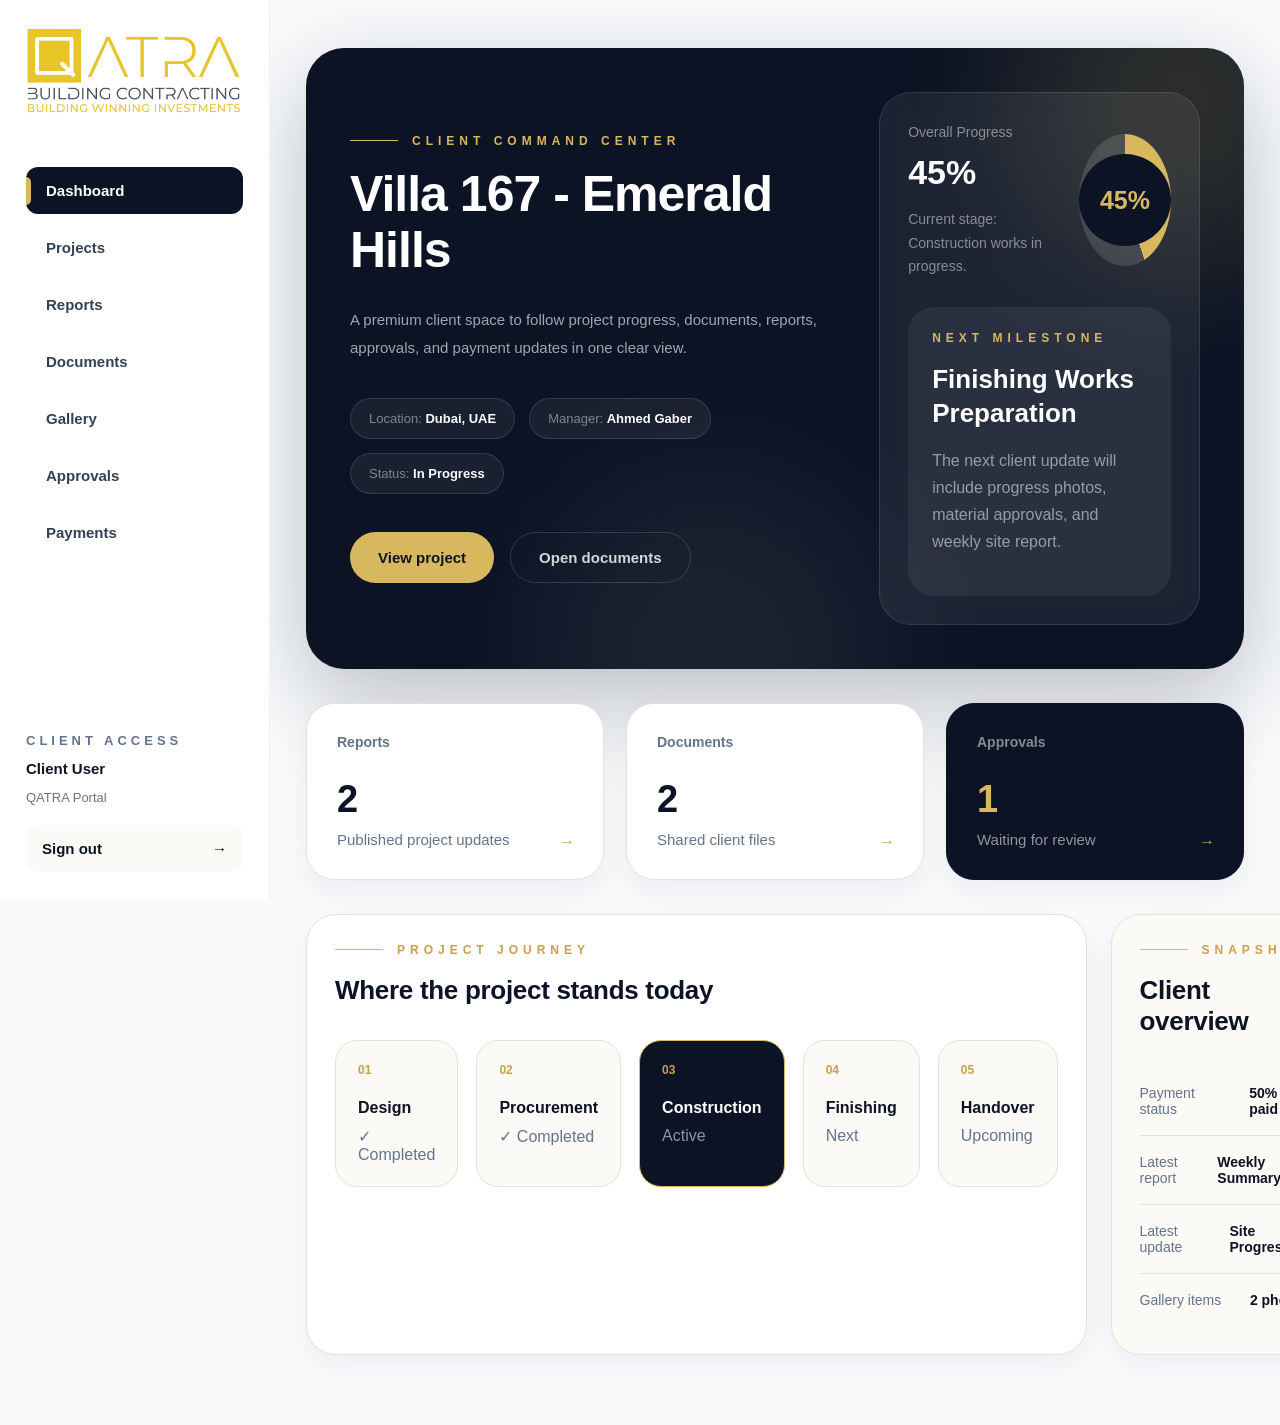
==== commit 44f2a998: "Restore index.html with original content" ====
--- a/index.html
+++ b/index.html
@@ -10,7 +10,7 @@
 <body>
   <aside class="sidebar">
     <div class="logo-box">
-      <img src="images/qatra-logo.png" alt="QATRA Logo" />
+      <img src="qatra-logo.png" alt="QATRA Logo" />
     </div>
 
     <nav class="nav-menu">
@@ -204,4 +204,4 @@
 
   <script src="script.js"></script>
 </body>
-</html>+</html>
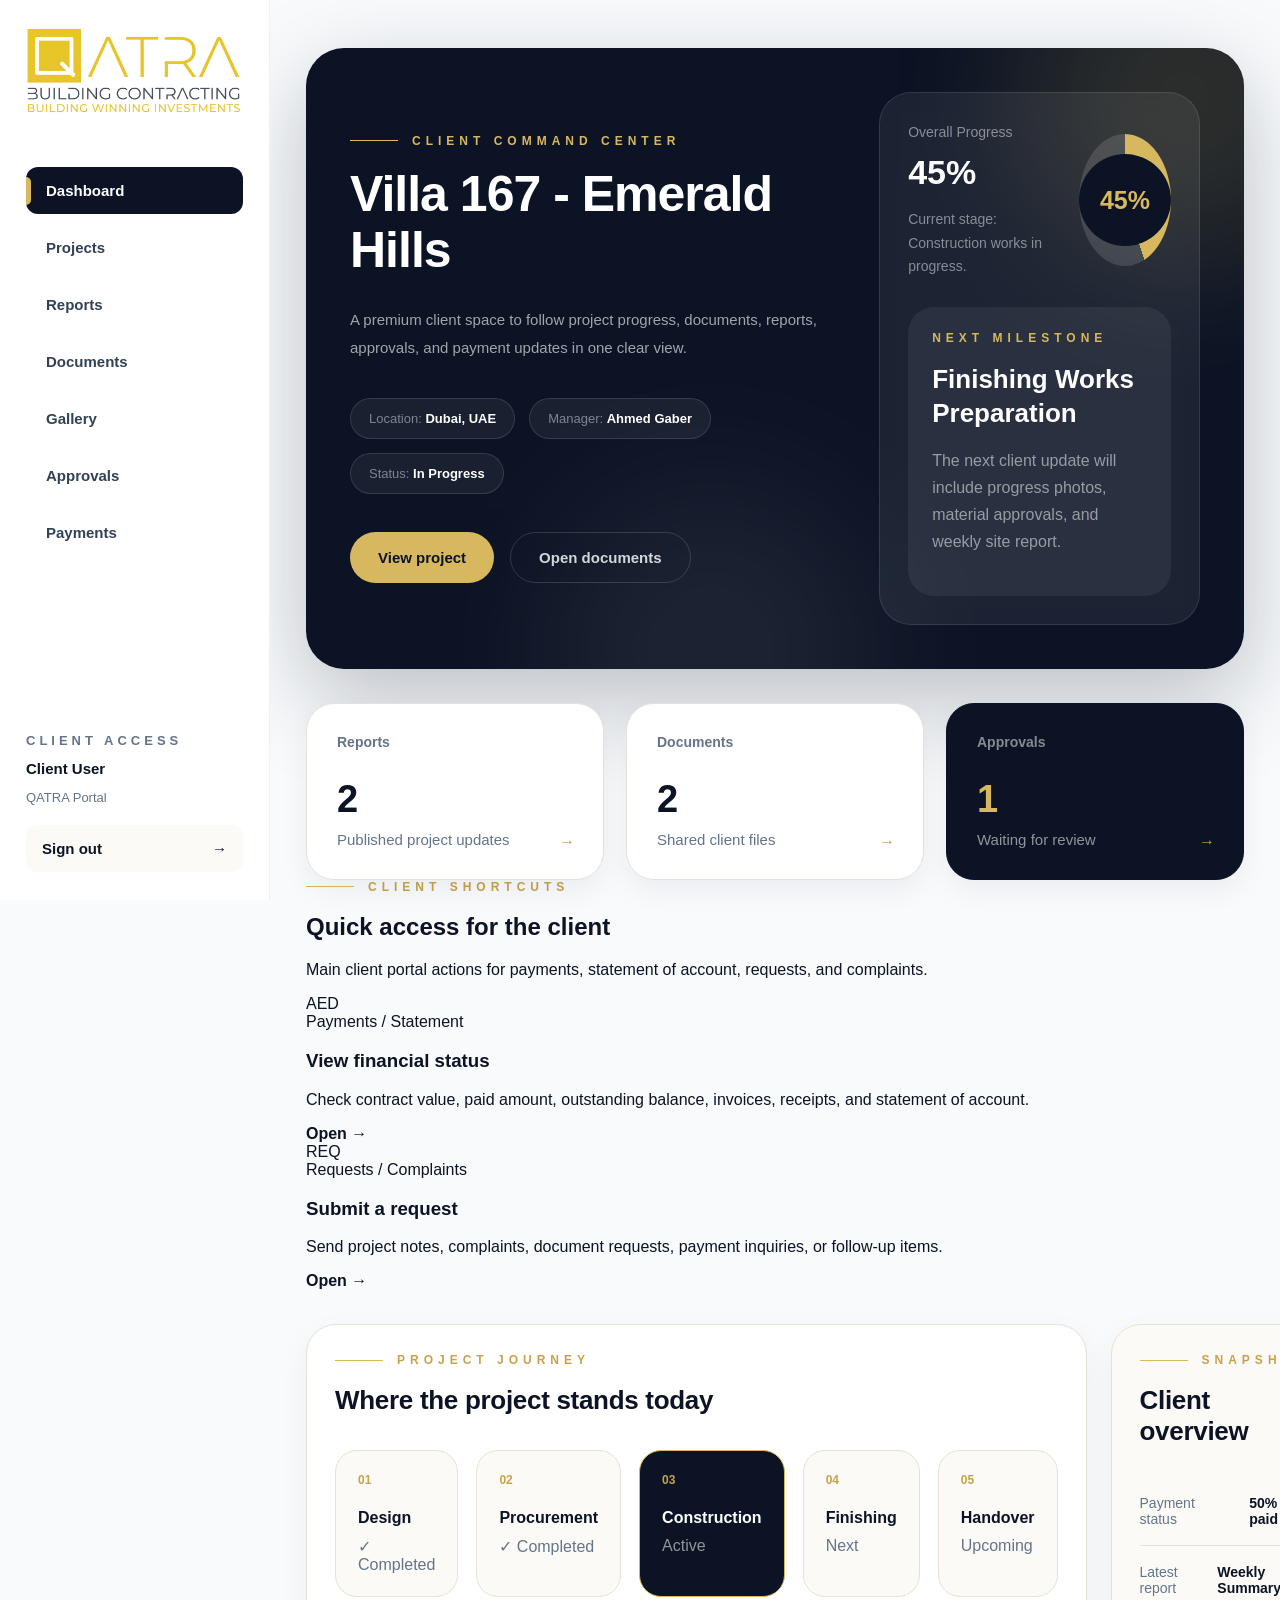
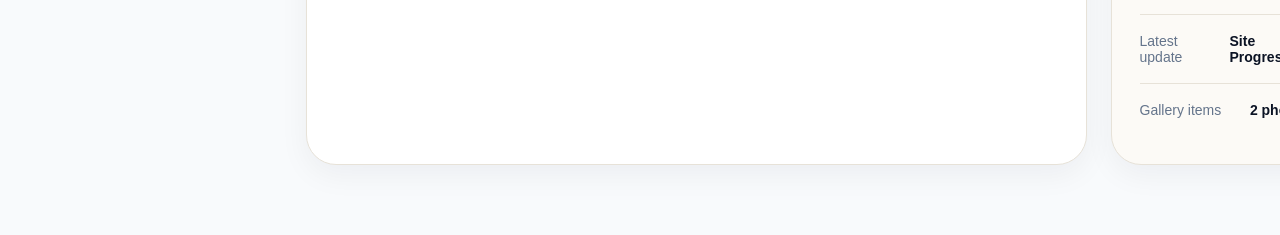
==== commit 718ec5db: "Update index.html" ====
--- a/index.html
+++ b/index.html
@@ -126,7 +126,54 @@
         <b>→</b>
       </a>
     </section>
-
+   <section class="dashboard-client-actions">
+  <div class="section-kicker">
+    <span></span>
+    <p>Client Shortcuts</p>
+  </div>
+
+  <div class="client-actions-header">
+    <div>
+      <h2>Quick access for the client</h2>
+      <p>
+        Main client portal actions for payments, statement of account,
+        requests, and complaints.
+      </p>
+    </div>
+  </div>
+
+  <div class="client-actions-grid">
+    <a href="payments.html" class="client-action-card dark-action-card">
+      <div class="client-action-icon">AED</div>
+
+      <div>
+        <span>Payments / Statement</span>
+        <h3>View financial status</h3>
+        <p>
+          Check contract value, paid amount, outstanding balance,
+          invoices, receipts, and statement of account.
+        </p>
+      </div>
+
+      <strong>Open →</strong>
+    </a>
+
+    <a href="requests.html" class="client-action-card">
+      <div class="client-action-icon gold-icon">REQ</div>
+
+      <div>
+        <span>Requests / Complaints</span>
+        <h3>Submit a request</h3>
+        <p>
+          Send project notes, complaints, document requests,
+          payment inquiries, or follow-up items.
+        </p>
+      </div>
+
+      <strong>Open →</strong>
+    </a>
+  </div>
+</section>
     <section class="content-grid">
       <div class="white-card large-card">
         <div class="section-kicker">
@@ -200,6 +247,7 @@
         </div>
       </div>
     </section>
+  
   </main>
 
   <script src="script.js"></script>
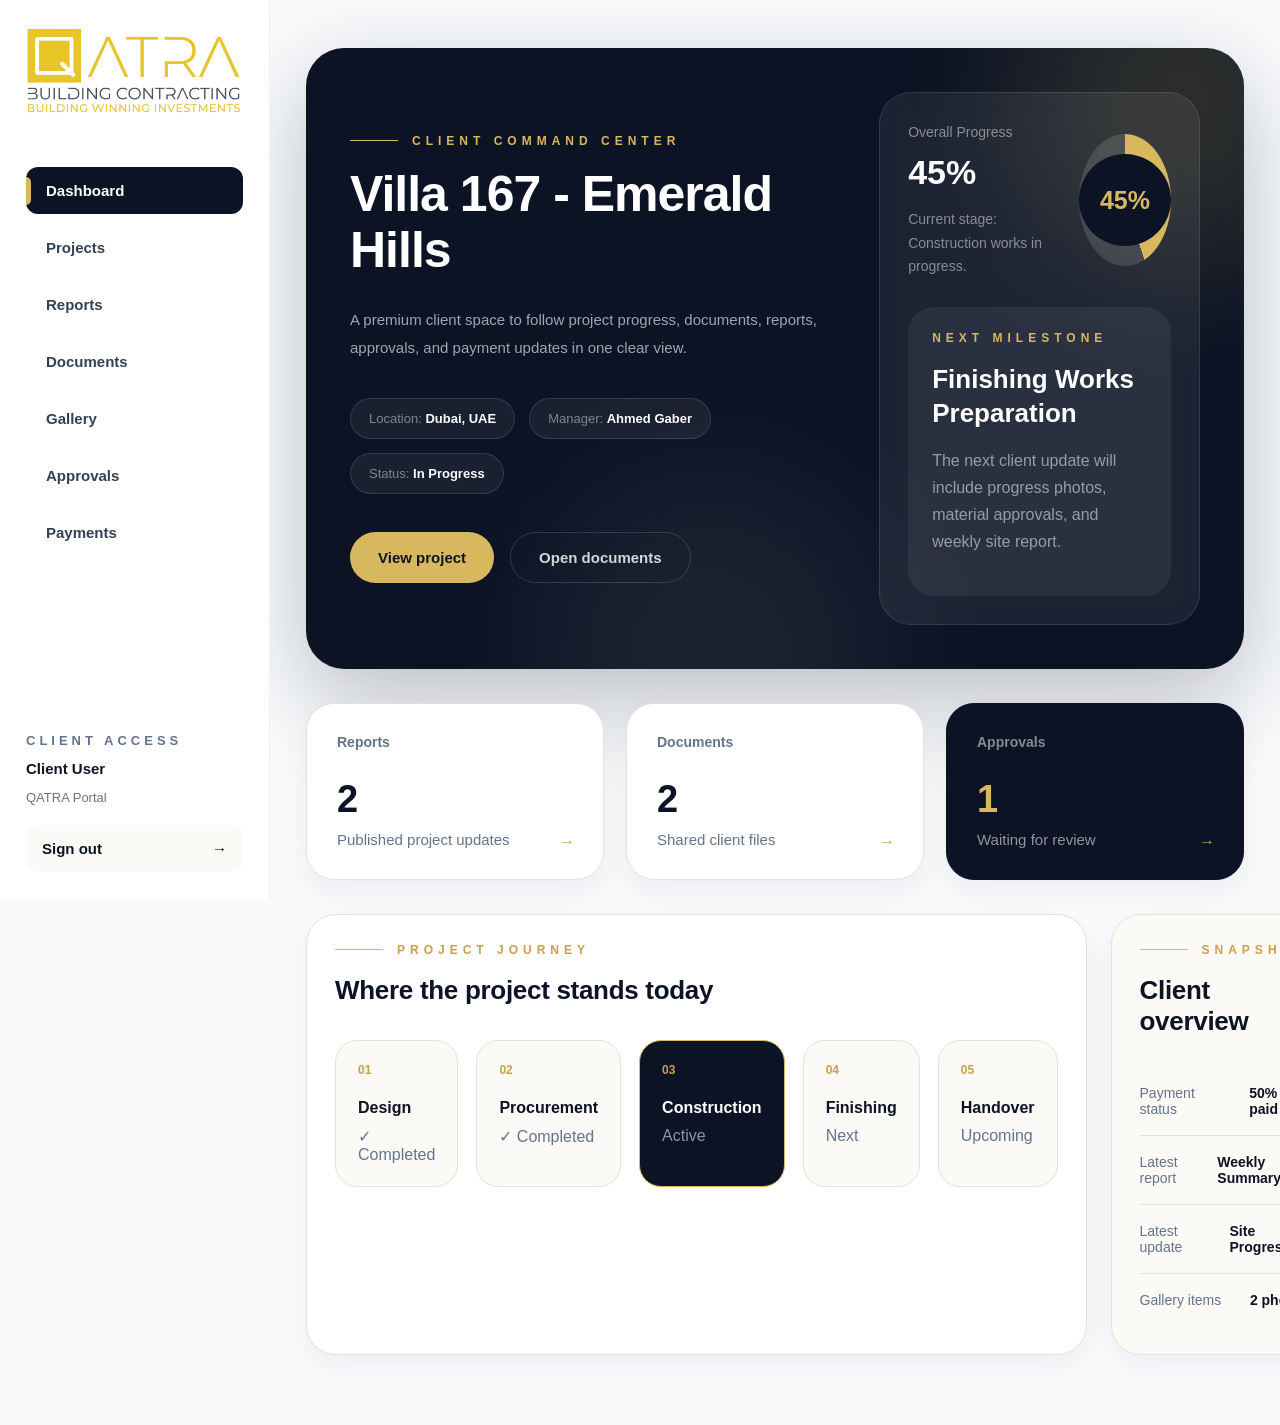
==== commit 513d9131: "Update index.html" ====
--- a/index.html
+++ b/index.html
@@ -126,54 +126,6 @@
         <b>→</b>
       </a>
     </section>
-   <section class="dashboard-client-actions">
-  <div class="section-kicker">
-    <span></span>
-    <p>Client Shortcuts</p>
-  </div>
-
-  <div class="client-actions-header">
-    <div>
-      <h2>Quick access for the client</h2>
-      <p>
-        Main client portal actions for payments, statement of account,
-        requests, and complaints.
-      </p>
-    </div>
-  </div>
-
-  <div class="client-actions-grid">
-    <a href="payments.html" class="client-action-card dark-action-card">
-      <div class="client-action-icon">AED</div>
-
-      <div>
-        <span>Payments / Statement</span>
-        <h3>View financial status</h3>
-        <p>
-          Check contract value, paid amount, outstanding balance,
-          invoices, receipts, and statement of account.
-        </p>
-      </div>
-
-      <strong>Open →</strong>
-    </a>
-
-    <a href="requests.html" class="client-action-card">
-      <div class="client-action-icon gold-icon">REQ</div>
-
-      <div>
-        <span>Requests / Complaints</span>
-        <h3>Submit a request</h3>
-        <p>
-          Send project notes, complaints, document requests,
-          payment inquiries, or follow-up items.
-        </p>
-      </div>
-
-      <strong>Open →</strong>
-    </a>
-  </div>
-</section>
     <section class="content-grid">
       <div class="white-card large-card">
         <div class="section-kicker">
--- a/styles.css
+++ b/styles.css
@@ -2306,4 +2306,138 @@
     flex-direction: column;
     align-items: flex-start;
   }
-}+}
+.dashboard-client-actions {
+  margin-top: 34px;
+  background: white;
+  border: 1px solid var(--border);
+  border-radius: 34px;
+  padding: 30px;
+  box-shadow: 0 15px 45px rgba(15, 23, 42, 0.05);
+}
+
+.client-actions-header {
+  margin-top: 14px;
+  margin-bottom: 24px;
+  display: flex;
+  justify-content: space-between;
+  gap: 24px;
+  align-items: flex-end;
+}
+
+.client-actions-header h2 {
+  margin: 0;
+  color: var(--navy);
+  font-size: 30px;
+  letter-spacing: -0.5px;
+}
+
+.client-actions-header p {
+  margin: 10px 0 0;
+  max-width: 680px;
+  color: var(--muted);
+  line-height: 1.7;
+  font-size: 15px;
+}
+
+.client-actions-grid {
+  display: grid;
+  grid-template-columns: repeat(2, 1fr);
+  gap: 22px;
+}
+
+.client-action-card {
+  min-height: 220px;
+  text-decoration: none;
+  background: var(--soft);
+  border: 1px solid var(--border);
+  border-radius: 28px;
+  padding: 26px;
+  color: var(--navy);
+  display: flex;
+  flex-direction: column;
+  justify-content: space-between;
+  transition: 0.25s ease;
+}
+
+.client-action-card:hover {
+  transform: translateY(-6px);
+  border-color: rgba(216, 184, 95, 0.8);
+  box-shadow: 0 18px 44px rgba(15, 23, 42, 0.08);
+}
+
+.dark-action-card {
+  background:
+    radial-gradient(circle at 80% 10%, rgba(216, 184, 95, 0.18), transparent 30%),
+    var(--navy);
+  border-color: var(--navy);
+  color: white;
+}
+
+.client-action-icon {
+  width: 58px;
+  height: 58px;
+  border-radius: 18px;
+  background: rgba(216, 184, 95, 0.16);
+  color: var(--gold);
+  display: grid;
+  place-items: center;
+  font-size: 14px;
+  font-weight: 900;
+  letter-spacing: 1px;
+}
+
+.gold-icon {
+  background: var(--navy);
+  color: var(--gold);
+}
+
+.client-action-card span {
+  display: block;
+  margin-top: 28px;
+  color: var(--gold-dark);
+  font-size: 13px;
+  font-weight: 900;
+}
+
+.dark-action-card span {
+  color: var(--gold);
+}
+
+.client-action-card h3 {
+  margin: 10px 0 12px;
+  font-size: 25px;
+  line-height: 1.25;
+}
+
+.client-action-card p {
+  margin: 0;
+  color: var(--muted);
+  font-size: 15px;
+  line-height: 1.8;
+}
+
+.dark-action-card p {
+  color: rgba(255, 255, 255, 0.58);
+}
+
+.client-action-card strong {
+  margin-top: 24px;
+  font-size: 14px;
+  font-weight: 900;
+  color: var(--navy);
+}
+
+.dark-action-card strong {
+  color: white;
+}
+
+@media (max-width: 900px) {
+  .client-actions-grid {
+    grid-template-columns: 1fr;
+  }
+
+  .client-actions-header h2 {
+    font-size: 25px;
+  }
+}
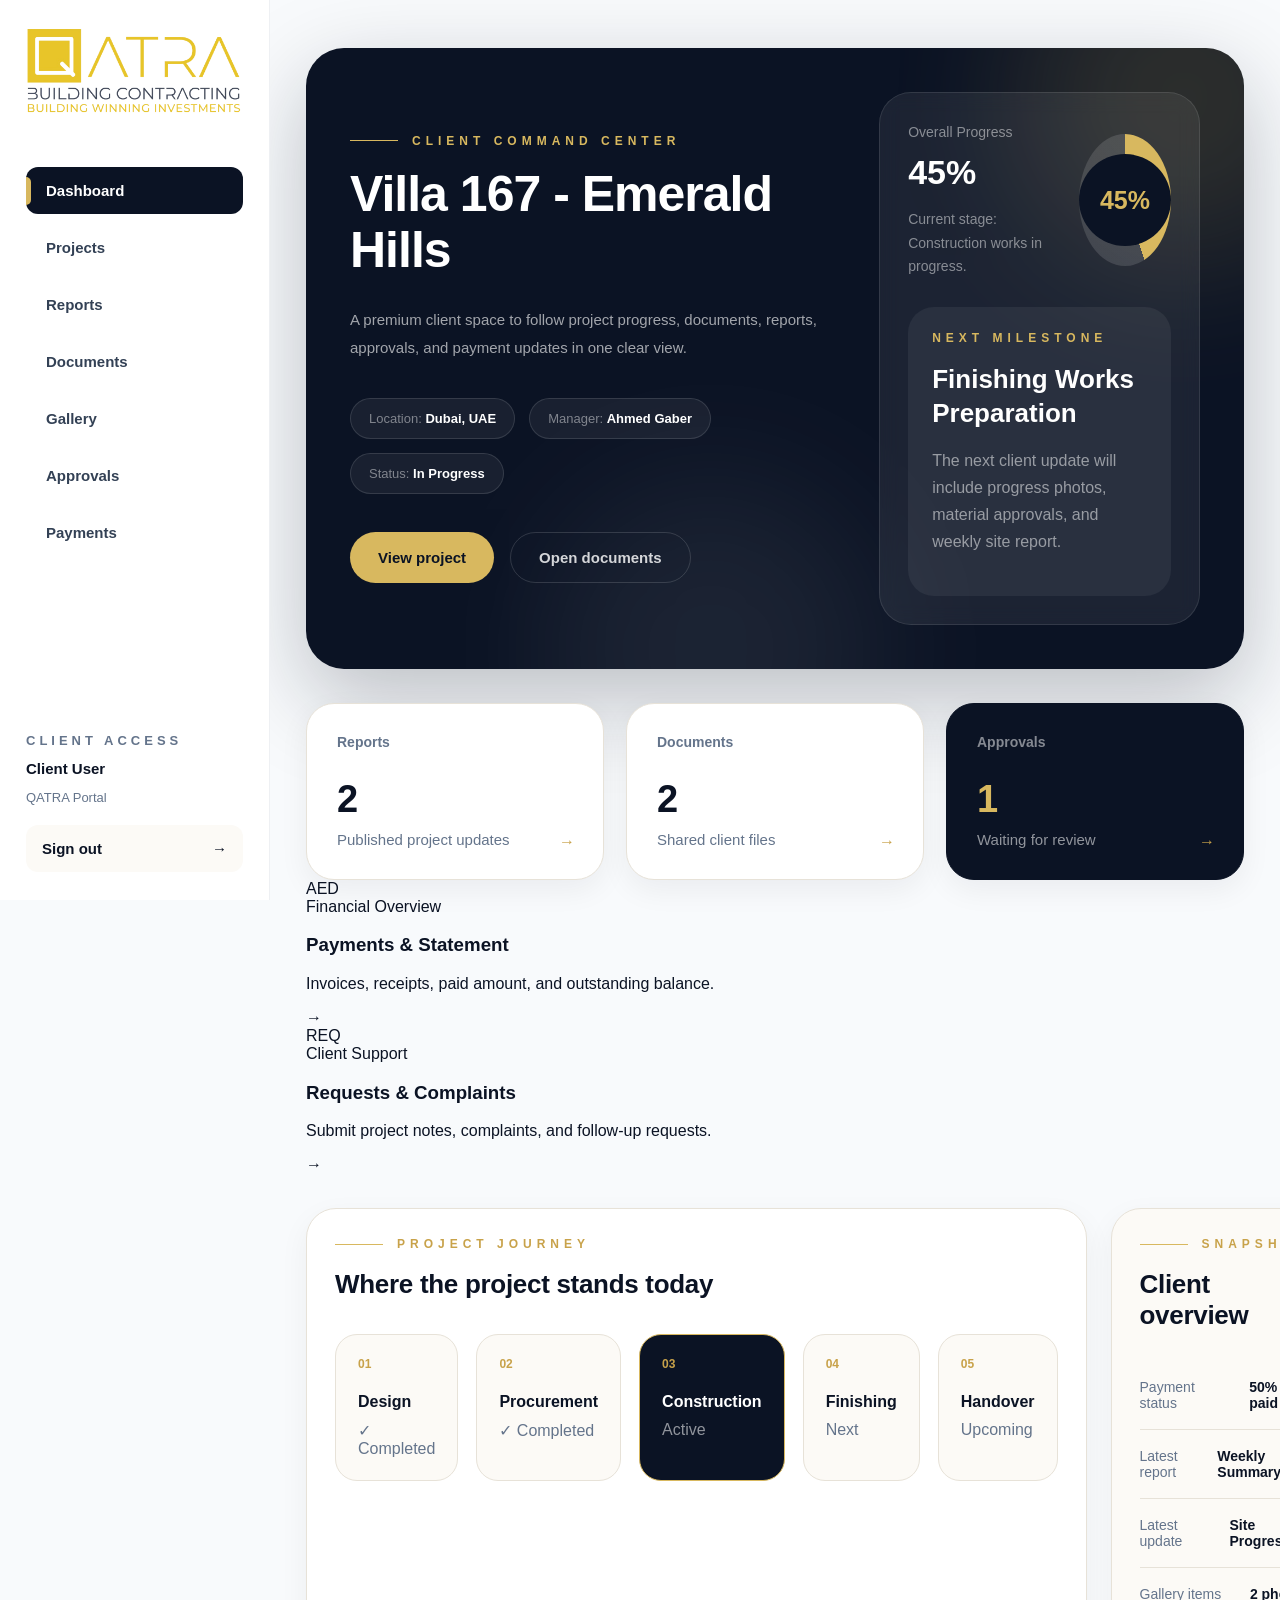
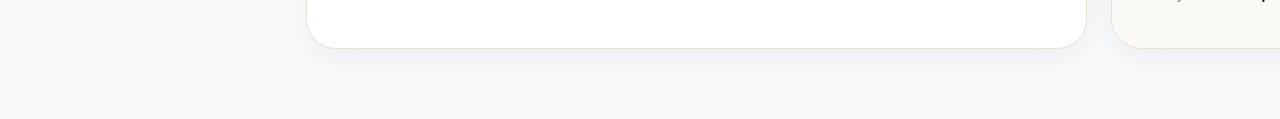
==== commit 3270f430: "Update index.html" ====
--- a/index.html
+++ b/index.html
@@ -126,6 +126,31 @@
         <b>→</b>
       </a>
     </section>
+    <section class="clean-client-shortcuts">
+  <a href="payments.html" class="clean-shortcut-card dark">
+    <div class="shortcut-icon">AED</div>
+
+    <div class="shortcut-info">
+      <span>Financial Overview</span>
+      <h3>Payments & Statement</h3>
+      <p>Invoices, receipts, paid amount, and outstanding balance.</p>
+    </div>
+
+    <div class="shortcut-arrow">→</div>
+  </a>
+
+  <a href="requests.html" class="clean-shortcut-card">
+    <div class="shortcut-icon">REQ</div>
+
+    <div class="shortcut-info">
+      <span>Client Support</span>
+      <h3>Requests & Complaints</h3>
+      <p>Submit project notes, complaints, and follow-up requests.</p>
+    </div>
+
+    <div class="shortcut-arrow">→</div>
+  </a>
+</section>
     <section class="content-grid">
       <div class="white-card large-card">
         <div class="section-kicker">
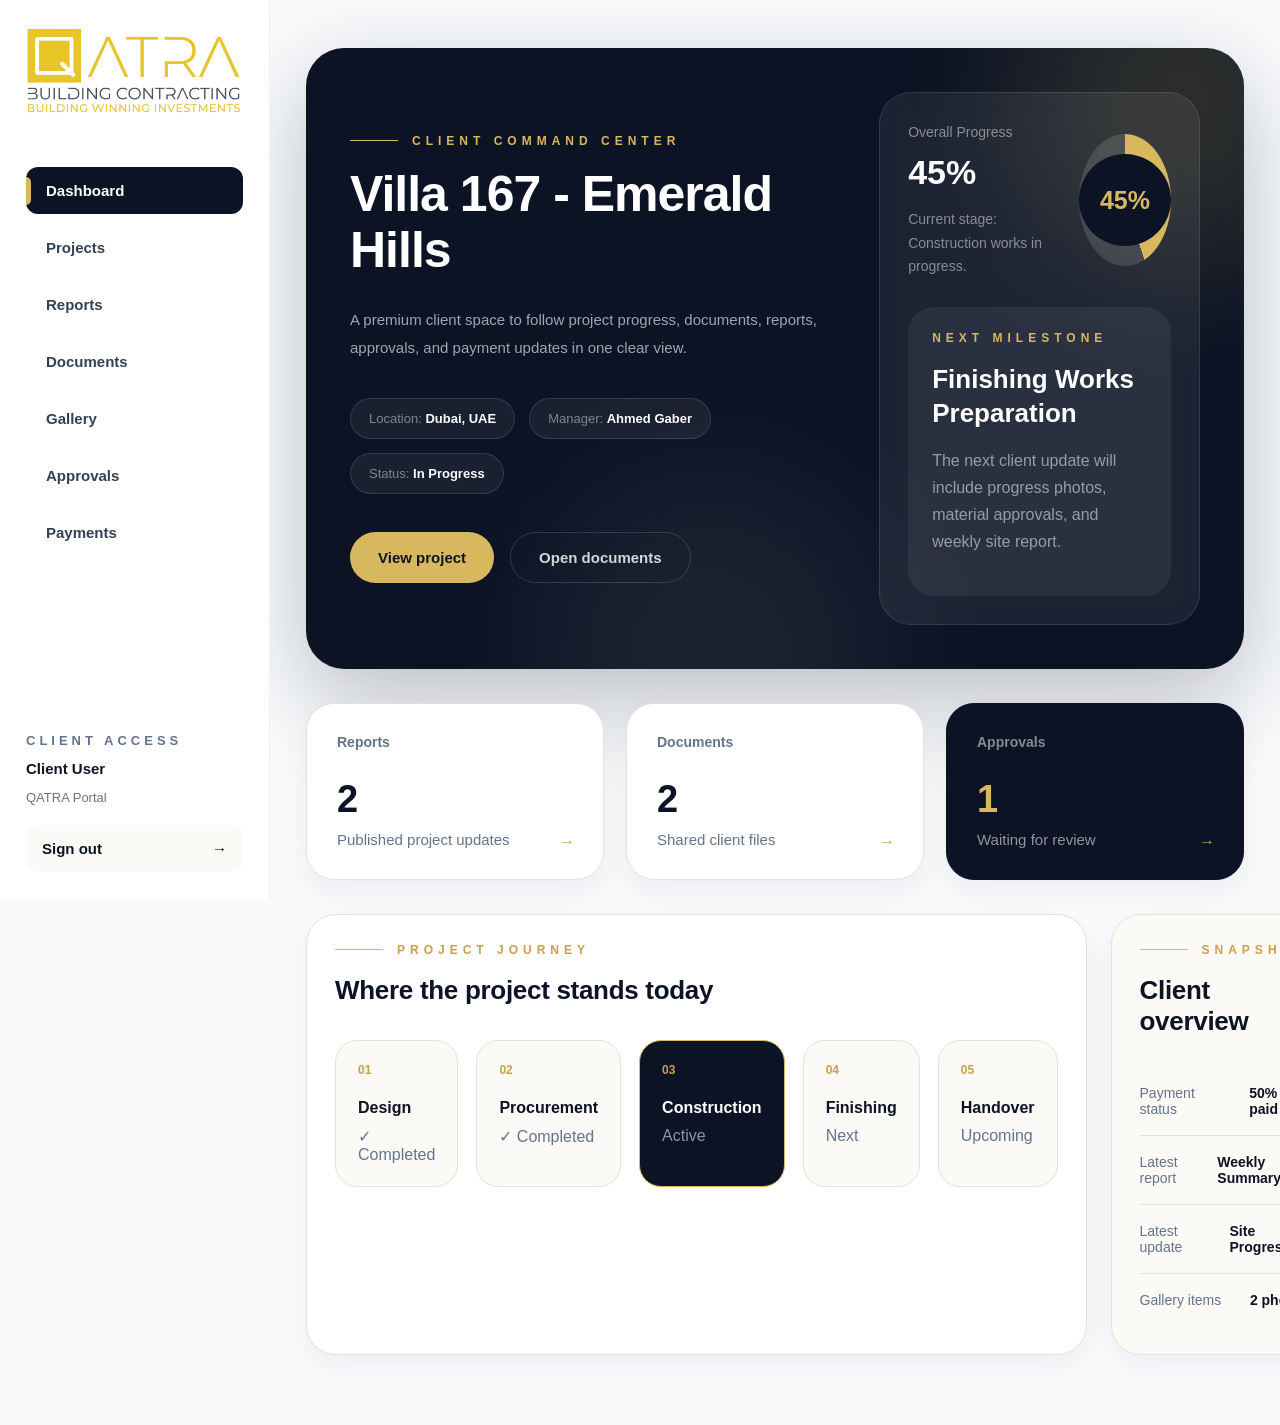
==== commit e99b25b7: "Update index.html" ====
--- a/index.html
+++ b/index.html
@@ -126,31 +126,6 @@
         <b>→</b>
       </a>
     </section>
-    <section class="clean-client-shortcuts">
-  <a href="payments.html" class="clean-shortcut-card dark">
-    <div class="shortcut-icon">AED</div>
-
-    <div class="shortcut-info">
-      <span>Financial Overview</span>
-      <h3>Payments & Statement</h3>
-      <p>Invoices, receipts, paid amount, and outstanding balance.</p>
-    </div>
-
-    <div class="shortcut-arrow">→</div>
-  </a>
-
-  <a href="requests.html" class="clean-shortcut-card">
-    <div class="shortcut-icon">REQ</div>
-
-    <div class="shortcut-info">
-      <span>Client Support</span>
-      <h3>Requests & Complaints</h3>
-      <p>Submit project notes, complaints, and follow-up requests.</p>
-    </div>
-
-    <div class="shortcut-arrow">→</div>
-  </a>
-</section>
     <section class="content-grid">
       <div class="white-card large-card">
         <div class="section-kicker">
--- a/styles.css
+++ b/styles.css
@@ -2441,3 +2441,118 @@
     font-size: 25px;
   }
 }
+.clean-client-shortcuts {
+  margin-top: 26px;
+  margin-bottom: 34px;
+  display: grid;
+  grid-template-columns: repeat(2, minmax(0, 1fr));
+  gap: 18px;
+}
+
+.clean-shortcut-card {
+  text-decoration: none;
+  min-height: 118px;
+  background: #ffffff;
+  border: 1px solid #e7e2d8;
+  border-radius: 28px;
+  padding: 22px;
+  display: grid;
+  grid-template-columns: 58px 1fr 42px;
+  align-items: center;
+  gap: 18px;
+  color: #0b1324;
+  box-shadow: 0 12px 35px rgba(15, 23, 42, 0.05);
+  transition: 0.25s ease;
+}
+
+.clean-shortcut-card:hover {
+  transform: translateY(-4px);
+  border-color: rgba(216, 184, 95, 0.8);
+  box-shadow: 0 18px 45px rgba(15, 23, 42, 0.08);
+}
+
+.clean-shortcut-card.dark {
+  background:
+    radial-gradient(circle at 85% 10%, rgba(216, 184, 95, 0.18), transparent 34%),
+    #0b1324;
+  border-color: #0b1324;
+  color: #ffffff;
+}
+
+.shortcut-icon {
+  width: 58px;
+  height: 58px;
+  border-radius: 18px;
+  background: #0b1324;
+  color: #d8b85f;
+  display: grid;
+  place-items: center;
+  font-size: 13px;
+  font-weight: 900;
+  letter-spacing: 1px;
+}
+
+.clean-shortcut-card.dark .shortcut-icon {
+  background: rgba(255, 255, 255, 0.08);
+}
+
+.shortcut-info span {
+  display: block;
+  color: #c8a24a;
+  font-size: 11px;
+  font-weight: 900;
+  text-transform: uppercase;
+  letter-spacing: 1.8px;
+  margin-bottom: 8px;
+}
+
+.shortcut-info h3 {
+  margin: 0;
+  color: inherit;
+  font-size: 20px;
+  letter-spacing: -0.3px;
+}
+
+.shortcut-info p {
+  margin: 8px 0 0;
+  color: #64748b;
+  font-size: 14px;
+  line-height: 1.55;
+}
+
+.clean-shortcut-card.dark .shortcut-info p {
+  color: rgba(255, 255, 255, 0.58);
+}
+
+.shortcut-arrow {
+  width: 42px;
+  height: 42px;
+  border-radius: 999px;
+  background: #f7f4ee;
+  color: #0b1324;
+  display: grid;
+  place-items: center;
+  font-size: 20px;
+  font-weight: 900;
+}
+
+.clean-shortcut-card.dark .shortcut-arrow {
+  background: rgba(255, 255, 255, 0.08);
+  color: #ffffff;
+}
+
+.clean-shortcut-card:hover .shortcut-arrow {
+  background: #d8b85f;
+  color: #0b1324;
+}
+
+@media (max-width: 900px) {
+  .clean-client-shortcuts {
+    grid-template-columns: 1fr;
+  }
+
+  .clean-shortcut-card {
+    grid-template-columns: 52px 1fr 38px;
+    padding: 18px;
+  }
+}
